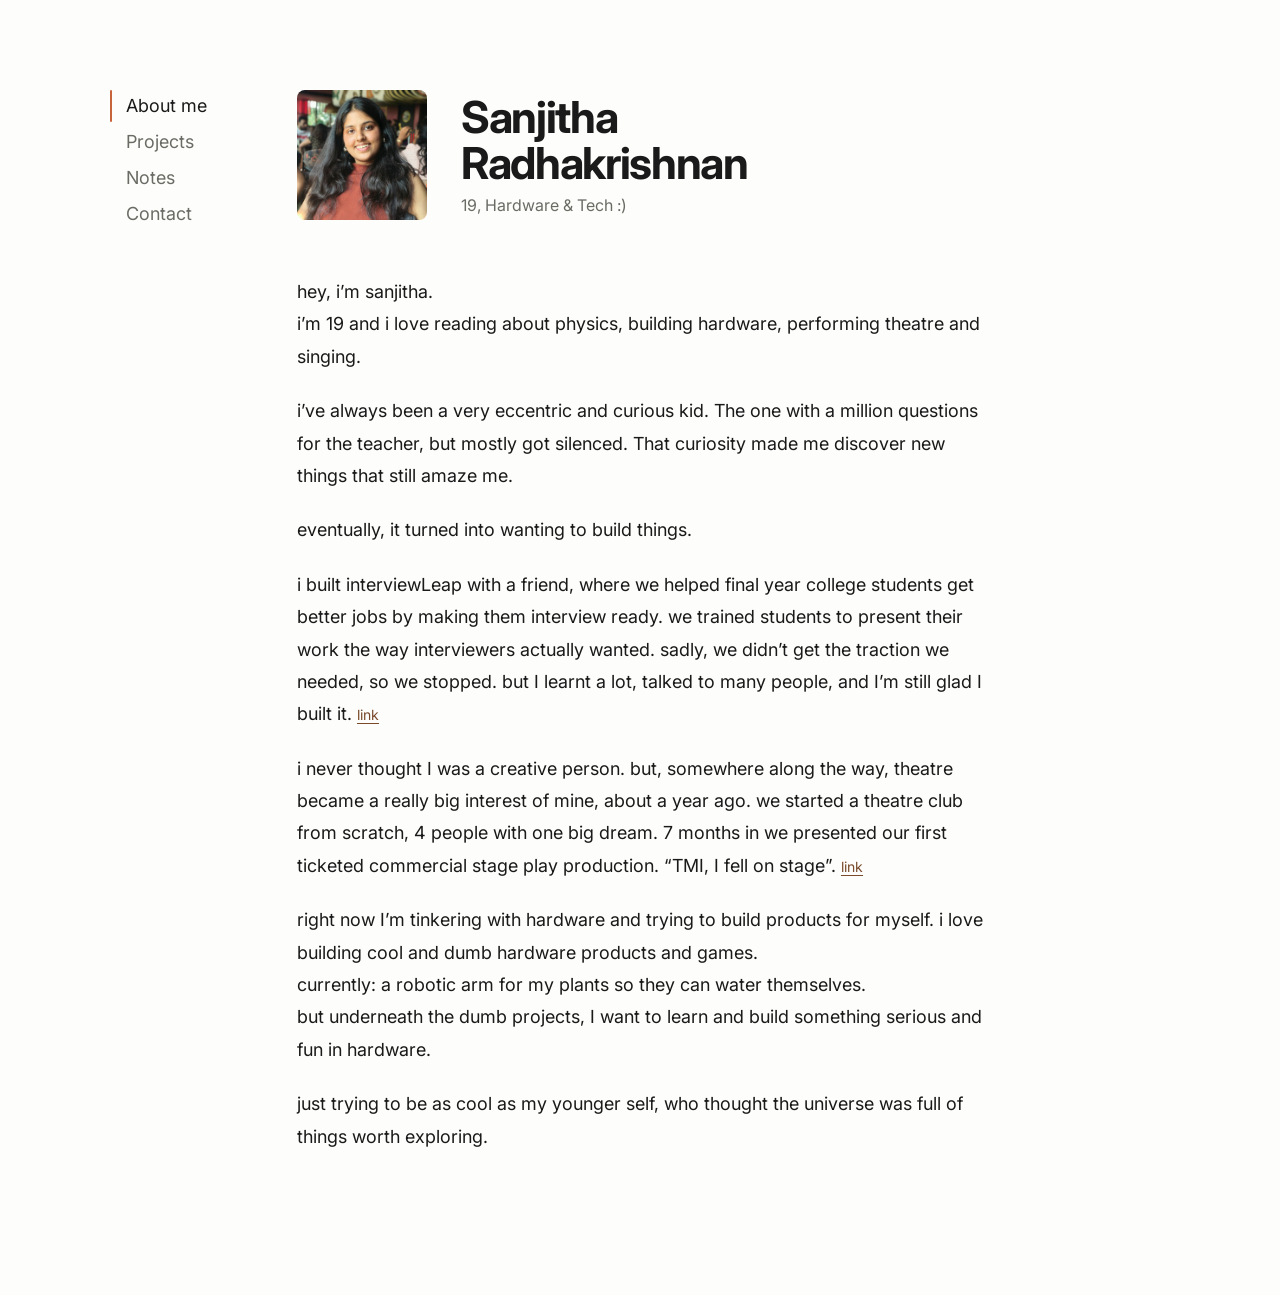
==== index.html @ 0760808a "Initial commit Co-Authored-By: Claude Sonnet 5.5 <noreply@anthropic.com>" ====
<!DOCTYPE html>
<html lang="en">
<head>
  <meta charset="utf-8">
  <meta name="viewport" content="width=device-width, initial-scale=1">
  <title>Sanjitha Radhakrishnan</title>
  <link rel="preconnect" href="https://fonts.googleapis.com">
  <link rel="preconnect" href="https://fonts.gstatic.com" crossorigin>
  <link href="https://fonts.googleapis.com/css2?family=Inter:wght@400;600;700&family=Playfair+Display:wght@600&display=swap" rel="stylesheet">
  <link rel="stylesheet" href="style.css">
</head>
<body>
  <div class="layout">
  <aside class="sidebar">
    <nav aria-label="Site sections">
        <a href="index.html" class="is-active" aria-current="page" data-text="About me">About me</a>
        <a href="projects.html" data-text="Projects">Projects</a>
        <a href="notes.html" data-text="Notes">Notes</a>
        <a href="contact.html" data-text="Contact">Contact</a>
    </nav>
  </aside>

  <main>
    <header class="page-header">
      <img class="profile-photo" src="About%20me/photo.jpeg" alt="Sanjitha Radhakrishnan">
      <div>
        <h1><span class="u">Sanjitha</span> <span class="u">Radhakrishnan</span></h1>
        <p class="tagline">19, Hardware &amp; Tech :)</p>
      </div>
    </header>

    <p>hey, i’m sanjitha.<br>i’m 19 and i love reading about physics, building hardware, performing theatre and singing.</p>
    <p>i’ve always been a very eccentric and curious kid. The one with a million questions for the teacher, but mostly got silenced. That curiosity made me discover new things that still amaze me.</p>
    <p>eventually, it turned into wanting to build things.</p>
    <p>i built interviewLeap with a friend, where we helped final year college students get better jobs by making them interview ready. we trained students to present their work the way interviewers actually wanted. sadly, we didn’t get the traction we needed, so we stopped. but I learnt a lot, talked to many people, and I’m still glad I built it. <a class="small" href="#">link</a></p>
    <p>i never thought I was a creative person. but, somewhere along the way, theatre became a really big interest of mine, about a year ago. we started a theatre club from scratch, 4 people with one big dream. 7 months in we presented our first ticketed commercial stage play production. “TMI, I fell on stage”. <a class="small" href="#">link</a></p>
    <p>right now I’m tinkering with hardware and trying to build products for myself. i love building cool and dumb hardware products and games.<br>currently: a robotic arm for my plants so they can water themselves.<br>but underneath the dumb projects, I want to learn and build something serious and fun in hardware.</p>
    <p>just trying to be as cool as my younger self, who thought the universe was full of things worth exploring.</p>
  </main>
  </div>
</body>
</html>
---- style.css ----
/* ===== One source of truth: every page reads these variables ===== */
:root {
  /* fonts: one for headings, one for everything else */
  --font-heading: "Playfair Display", Georgia, "Times New Roman", serif;
  --font-lora: "Lora", Georgia, "Times New Roman", serif;
  --font-body: "Inter", ui-sans-serif, -apple-system, BlinkMacSystemFont, "Segoe UI", Helvetica, Arial, sans-serif;

  /* colours */
  --bg: #FDFDFB;
  --ink: #1A1A1A;
  --muted: #6B6B66;
  --link: #7A4A2B;
  --accent: #C8643C;

  /* type scale */
  --fs-title: 18px;    /* page title (Projects, Notes, Contact) */
  --fs-title-2: 32px;  /* secondary title (awards) */
  --fs-name: 44px;     /* name on the about page */
  --fs-section: 18px;  /* section subheading (bold, lowercase) */
  --fs-body: 18px;     /* body text and list items */
  --fs-sub: 16px;      /* subtitle under the name */
  --fs-nav: 18px;      /* sidebar labels */
  --fs-small: 14px;    /* link / photos */
  --lh: 1.8;

  /* layout and spacing */
  --measure: 700px;      /* max content width */
  --page-top: 90px;      /* top padding of every page */
  --space-section: 44px; /* between sections */
  --space-item: 18px;    /* between list items */
  --space-para: 22px;    /* between paragraphs */
  --indent: 42px;        /* hanging indent for lists */
}

html { font-size: 16px; background: var(--bg); }
* { box-sizing: border-box; }
body {
  margin: 0;
  background: var(--bg);
  color: var(--ink);
  font-family: var(--font-body);
  font-size: var(--fs-body);
  line-height: var(--lh);
  font-weight: 400;
}

/* ---------- Sidebar: top left, level with the top of the content ---------- */
.sidebar { position: fixed; top: var(--page-top); left: 330px; width: 95px; }
.sidebar nav { display: flex; flex-direction: column; gap: 4px; }
.sidebar a { position: relative; display: block; padding: 4px 0 4px 16px; font-size: var(--fs-nav); line-height: 24px; font-weight: 400; white-space: nowrap; color: var(--muted); text-decoration: none; transition: color .3s ease, transform .35s ease; }
.sidebar a:not(.is-active):hover { color: var(--ink); transform: translateX(4px); }
.sidebar a.is-active { color: var(--ink); }
/* one thin bar, only on the page you are on */
.sidebar a.is-active::before { content: ""; position: absolute; left: 0; top: 0; bottom: 0; width: 2px; border-radius: 2px; background: var(--accent); transform-origin: top; animation: bar-grow .6s ease both; }
@keyframes bar-grow { from { transform: scaleY(0); } to { transform: scaleY(1); } }

/* ---------- Content ---------- */
main { margin: 0 0 0 473px; padding: var(--page-top) 0 120px; animation: page-in .6s ease both; }
@keyframes page-in { from { opacity: 0; transform: translateY(8px); } to { opacity: 1; transform: none; } }

.page-header { display: flex; align-items: center; gap: 34px; margin-bottom: 56px; }
.page-header > div { min-width: 0; }
.profile-photo { flex: none; display: block; width: 130px; height: 130px; max-width: none; object-fit: cover; object-position: center top; border-radius: 8px; }

/* ---------- Typography ---------- */
h1 { margin: 0; font-family: var(--font-body); font-size: var(--fs-name); line-height: 1.05; letter-spacing: -0.03em; font-weight: 700; }
h1 .u { display: block; width: fit-content; }
.tagline { margin: 8px 0 0; font-size: var(--fs-sub); line-height: 22px; color: var(--muted); }

/* page titles: same font as the about text, bold, on every page */
h2 { margin: 0 0 var(--space-para); font-family: var(--font-body); font-size: var(--fs-title); line-height: 1.4; font-weight: 600; letter-spacing: normal; }
h2.title-2 { margin-top: var(--space-section); font-size: var(--fs-title-2); }
h3 { margin: var(--space-section) 0 14px; font-family: var(--font-body); font-size: var(--fs-section); line-height: 1.4; font-weight: 700; }
h2 + h3 { margin-top: 36px; }

p { margin: 0 0 var(--space-para); max-width: var(--measure); overflow-wrap: break-word; }
a { color: var(--link); text-underline-offset: 3px; }
a:hover { color: var(--ink); }
a.small { font-size: var(--fs-small); }
.muted { color: var(--muted); }

/* ---------- Lists: number sits on the left edge, text hangs at --indent ---------- */
ol.list, ul.list { list-style: none; margin: 0 0 var(--space-section); padding: 0; max-width: var(--measure); counter-reset: item; }
ol.list li, ul.list li { position: relative; margin-bottom: var(--space-item); padding-left: var(--indent); counter-increment: item; }
ol.list li::before { content: counter(item) "."; position: absolute; left: 0; }
ul.list li::before { content: "\2022"; position: absolute; left: 10px; }
ul.list.tight li { margin-bottom: 6px; }
.links { display: block; }
/* long, hairline-thin dash between a name and its description */
.dash { display: inline-block; width: 14px; height: 1px; margin: 0 2px; background: currentColor; vertical-align: middle; position: relative; top: -1px; }

/* ---------- Layout ---------- */
@media (min-width: 1200px) {
  .layout { display: flex; align-items: flex-start; gap: 90px; margin-left: 110px; }
  .sidebar { position: static; width: max-content; margin-top: var(--page-top); }
  main { margin-left: 0; }
}

/* ---------- Tablet: 700px to 1199px ---------- */
@media (max-width: 1199px) {
  .sidebar { left: 150px; width: 110px; }
  main { margin-left: 300px; }
  h1 { white-space: normal; }
}

/* ---------- Mobile: under 700px ---------- */
@media (max-width: 699px) {
  :root { --fs-title: 18px; --fs-title-2: 26px; --fs-name: 32px; --fs-sub: 18px; --space-section: 36px; --indent: 34px; --lh: 1.7; }
  .sidebar { position: static; width: auto; padding: 24px 24px 0; }
  .sidebar nav { flex-direction: row; flex-wrap: wrap; gap: 8px 24px; }
  .sidebar a { padding: 0; line-height: 30px; }
  .sidebar a.is-active { font-weight: 700; }
  .sidebar a:not(.is-active):hover { transform: none; }
  .sidebar a::before, .sidebar a.is-active::before { display: none; }
  main { margin-left: 0; padding: 32px 24px 60px; animation: none; }
  .page-header { flex-direction: column; align-items: flex-start; gap: 20px; margin-bottom: 36px; }
  .profile-photo { width: 120px; height: 120px; }
  .tagline { line-height: 26px; }
  p { max-width: none; }
}

/* ---------- Projects page: same type as the About text ---------- */
.projects-page h2, .projects-page h3 { font-family: var(--font-body); font-size: 18px; letter-spacing: normal; }
.projects-page h3 { font-weight: 400; }
.projects-page main a, .projects-page main a.small { color: var(--ink); font-size: 18px; }
.projects-page main a:hover { color: var(--muted); }

/* ---------- Projects, Notes, Contact: three levels, getting smaller and lighter ---------- */
/* 1. page title: Lora 700, about 2x the body size (the only place Lora is used) */
.lora-page main h2 { font-family: var(--font-lora); font-size: 36px; font-weight: 700; line-height: 1.2; }
/* 2. section headings: Inter 600, body size */
.lora-page main h3 { font-family: var(--font-body); font-weight: 600; }
/* 3. everything else (names, descriptions, links): Inter 400 like the About text; links black and underlined */
.lora-page main a, .lora-page main a.small { color: var(--ink); }
.lora-page main a:hover { color: var(--muted); }

/* ---------- Projects, Notes, Contact: extremely compact spacing ---------- */
.lora-page main h2 { margin: 0 0 20px; }
.lora-page main h2 + h3 { margin-top: 0; }
.lora-page main h3 { margin: 28px 0 8px; line-height: 1.5; }
.lora-page main p { margin: 0 0 10px; line-height: 1.5; }
.lora-page main ol.list, .lora-page main ul.list { margin: 0; padding: 0; }
.lora-page main ol.list li, .lora-page main ul.list li { line-height: 1.5; }
.lora-page main ol.list li { margin: 0 0 12px; padding-left: 1.3em; }
.lora-page main ul.list li { margin: 0 0 4px; padding-left: 1.2em; }
.lora-page main ul.list li::before { left: 6px; }
.lora-page main ol.list li:last-child, .lora-page main ul.list li:last-child { margin-bottom: 0; }
.lora-page main .links { margin: 0; }

/* name + dash on the left, description beside it: wrapped lines start where the first line's sentence started */
.lora-page main li.row { display: grid; grid-template-columns: max-content 1fr; column-gap: 0.35em; }
.lora-page main li.row .lead { white-space: nowrap; }
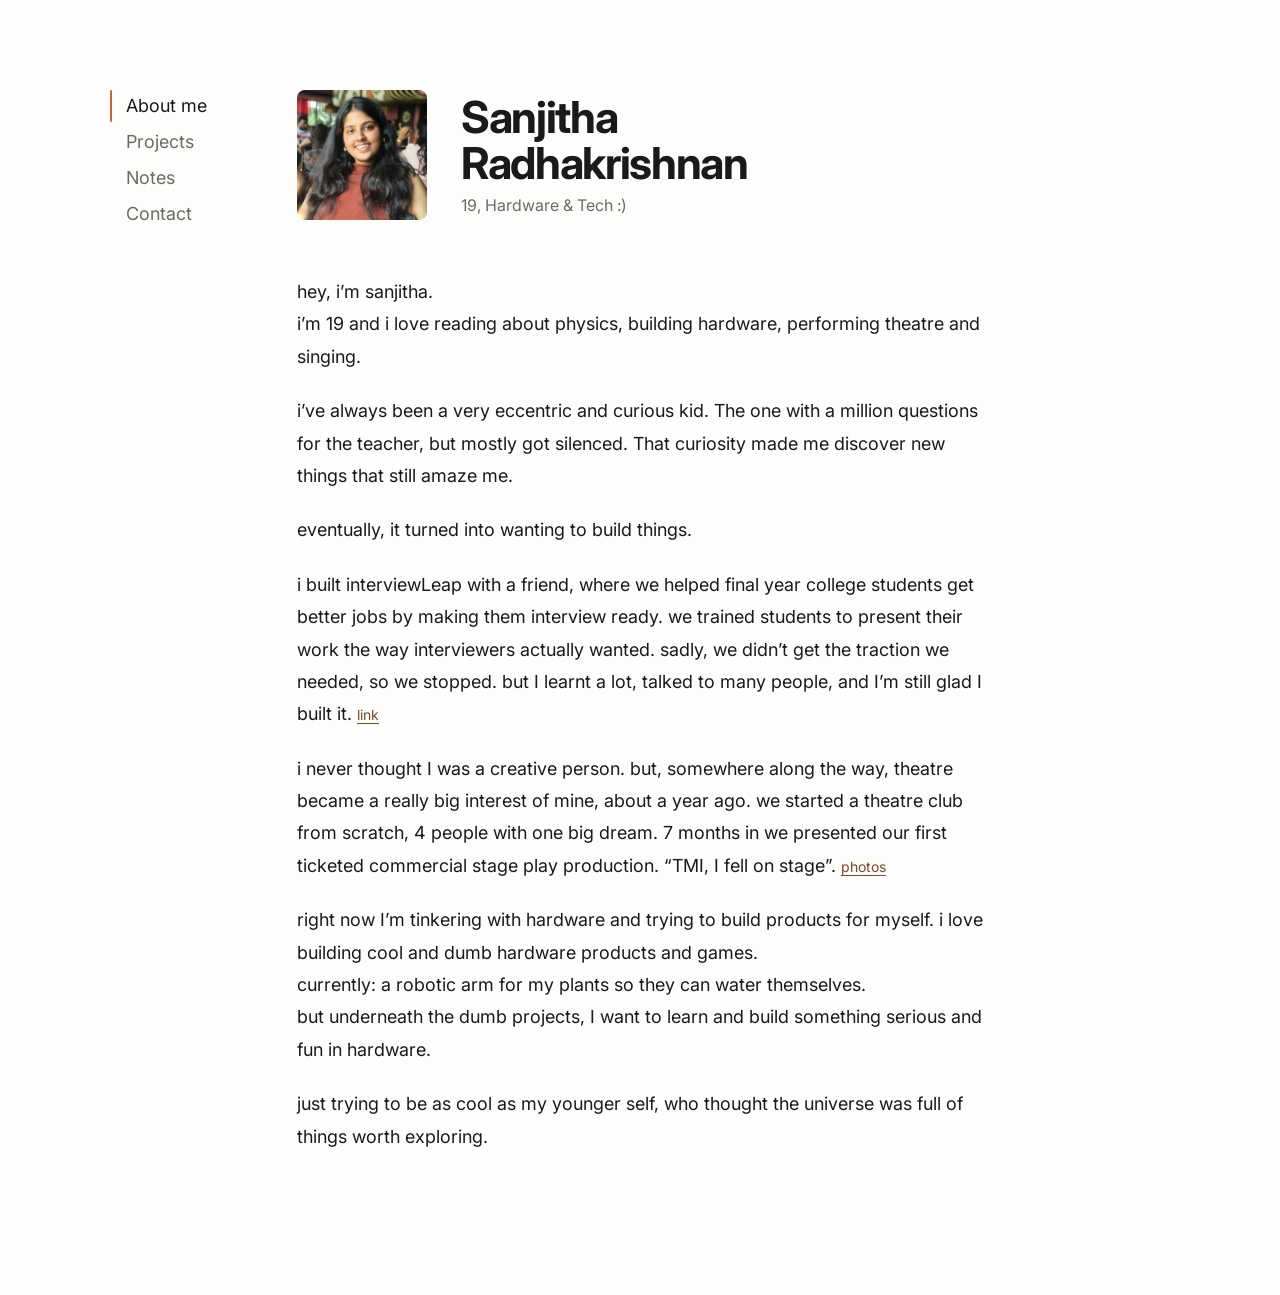
==== commit 0addff39: "Add theatre photos page and link it from About Co-Authored-By: Claude Sonnet 5.5 <noreply@anthropic." ====
--- a/index.html
+++ b/index.html
@@ -32,8 +32,8 @@
     <p>hey, i’m sanjitha.<br>i’m 19 and i love reading about physics, building hardware, performing theatre and singing.</p>
     <p>i’ve always been a very eccentric and curious kid. The one with a million questions for the teacher, but mostly got silenced. That curiosity made me discover new things that still amaze me.</p>
     <p>eventually, it turned into wanting to build things.</p>
-    <p>i built interviewLeap with a friend, where we helped final year college students get better jobs by making them interview ready. we trained students to present their work the way interviewers actually wanted. sadly, we didn’t get the traction we needed, so we stopped. but I learnt a lot, talked to many people, and I’m still glad I built it. <a class="small" href="#">link</a></p>
-    <p>i never thought I was a creative person. but, somewhere along the way, theatre became a really big interest of mine, about a year ago. we started a theatre club from scratch, 4 people with one big dream. 7 months in we presented our first ticketed commercial stage play production. “TMI, I fell on stage”. <a class="small" href="#">link</a></p>
+    <p>i built interviewLeap with a friend, where we helped final year college students get better jobs by making them interview ready. we trained students to present their work the way interviewers actually wanted. sadly, we didn’t get the traction we needed, so we stopped. but I learnt a lot, talked to many people, and I’m still glad I built it. <a class="small" href="https://www.linkedin.com/feed/update/urn:li:activity:7384646280452562944/" target="_blank" rel="noopener">link</a></p>
+    <p>i never thought I was a creative person. but, somewhere along the way, theatre became a really big interest of mine, about a year ago. we started a theatre club from scratch, 4 people with one big dream. 7 months in we presented our first ticketed commercial stage play production. “TMI, I fell on stage”. <a class="small" href="theatre.html">photos</a></p>
     <p>right now I’m tinkering with hardware and trying to build products for myself. i love building cool and dumb hardware products and games.<br>currently: a robotic arm for my plants so they can water themselves.<br>but underneath the dumb projects, I want to learn and build something serious and fun in hardware.</p>
     <p>just trying to be as cool as my younger self, who thought the universe was full of things worth exploring.</p>
   </main>
--- a/style.css
+++ b/style.css
@@ -150,3 +150,8 @@
 /* name + dash on the left, description beside it: wrapped lines start where the first line's sentence started */
 .lora-page main li.row { display: grid; grid-template-columns: max-content 1fr; column-gap: 0.35em; }
 .lora-page main li.row .lead { white-space: nowrap; }
+
+/* ---------- Photo gallery (hardware games) ---------- */
+.gallery { display: grid; grid-template-columns: repeat(auto-fill, minmax(200px, 1fr)); gap: 12px; max-width: var(--measure); margin-top: 20px; }
+.gallery img { display: block; width: 100%; aspect-ratio: 4 / 3; object-fit: cover; border-radius: 8px; }
+.gallery-video { display: block; width: 100%; max-width: var(--measure); margin-top: 12px; border-radius: 8px; background: #000; }
